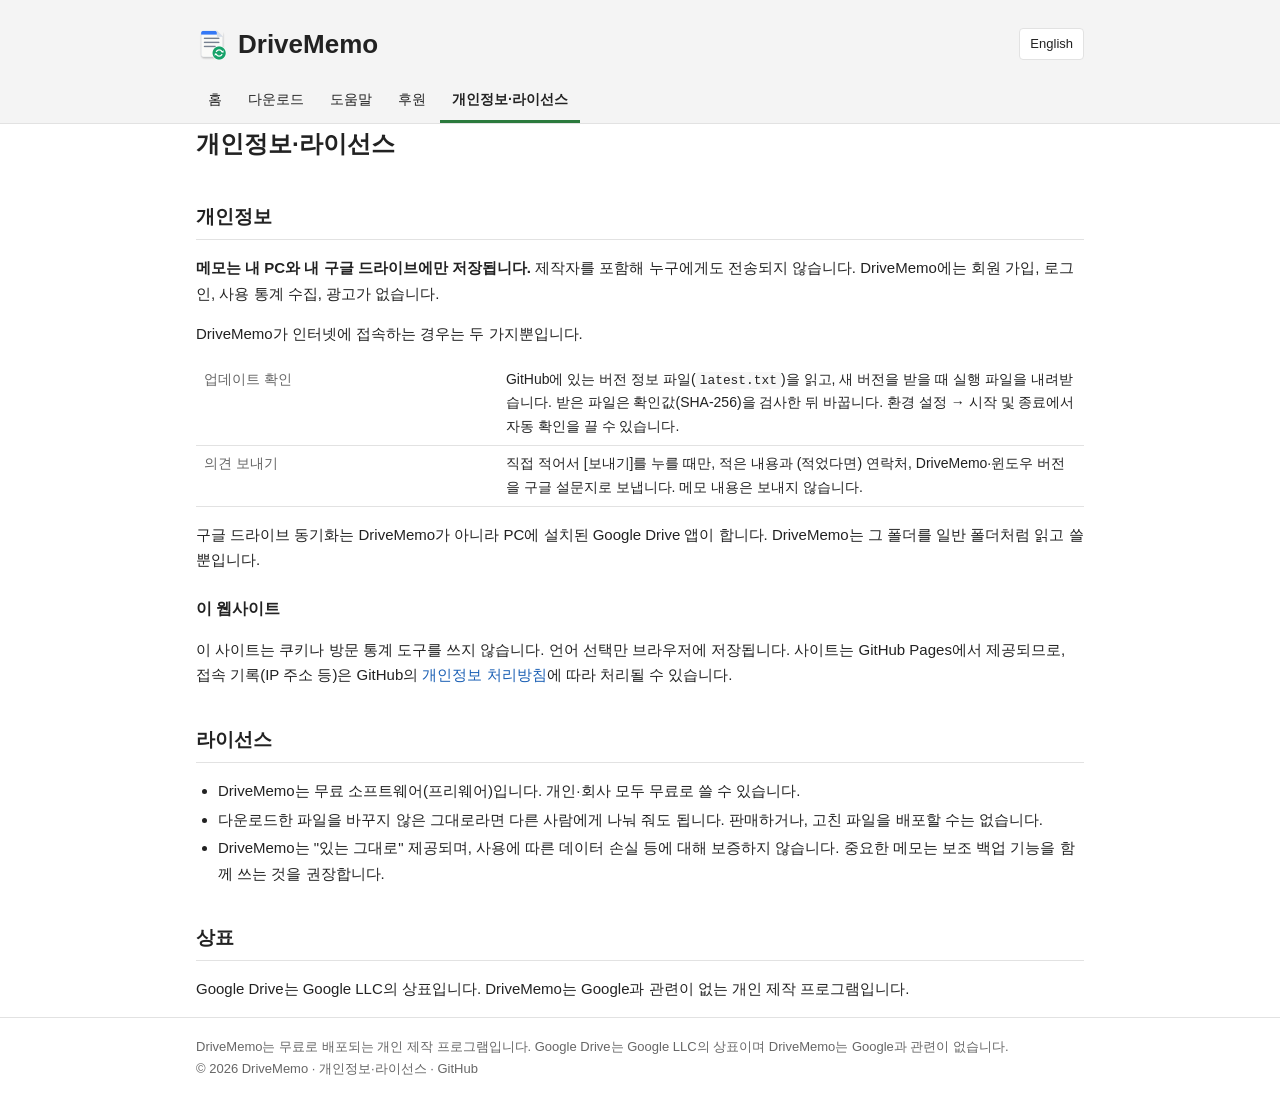
==== about.html @ 4dc6e2eb "DriveMemo 홈페이지 첫 판: 홈·다운로드·도움말·후원·개인정보 (한국어 기본, 영어 전환) Co-Authored-By: Claude Opus 5.5 <noreply@anth" ====
<!DOCTYPE html>
<html lang="ko" data-title-ko="개인정보·라이선스 - DriveMemo" data-title-en="Privacy & License - DriveMemo">
<head>
<meta charset="utf-8">
<meta name="viewport" content="width=device-width, initial-scale=1">
<title>개인정보·라이선스 - DriveMemo</title>
<link rel="icon" href="favicon.ico">
<link rel="stylesheet" href="style.css">
<script src="site.js"></script>
</head>
<body>
<header><script>DM.header('about.html')</script></header>

<main class="wrap">
  <h1><span class="ko">개인정보·라이선스</span><span class="en">Privacy &amp; License</span></h1>

  <!-- 한국어 -->
  <div class="ko">
    <h2>개인정보</h2>
    <p><b>메모는 내 PC와 내 구글 드라이브에만 저장됩니다.</b> 제작자를 포함해 누구에게도 전송되지 않습니다.
      DriveMemo에는 회원 가입, 로그인, 사용 통계 수집, 광고가 없습니다.</p>
    <p>DriveMemo가 인터넷에 접속하는 경우는 두 가지뿐입니다.</p>
    <table>
      <tr><th>업데이트 확인</th><td>GitHub에 있는 버전 정보 파일(<code>latest.txt</code>)을 읽고, 새 버전을 받을 때 실행 파일을 내려받습니다. 받은 파일은 확인값(SHA-256)을 검사한 뒤 바꿉니다. 환경 설정 → 시작 및 종료에서 자동 확인을 끌 수 있습니다.</td></tr>
      <tr><th>의견 보내기</th><td>직접 적어서 [보내기]를 누를 때만, 적은 내용과 (적었다면) 연락처, DriveMemo·윈도우 버전을 구글 설문지로 보냅니다. 메모 내용은 보내지 않습니다.</td></tr>
    </table>
    <p>구글 드라이브 동기화는 DriveMemo가 아니라 PC에 설치된 Google Drive 앱이 합니다. DriveMemo는 그 폴더를 일반 폴더처럼 읽고 쓸 뿐입니다.</p>

    <h3>이 웹사이트</h3>
    <p>이 사이트는 쿠키나 방문 통계 도구를 쓰지 않습니다. 언어 선택만 브라우저에 저장됩니다.
      사이트는 GitHub Pages에서 제공되므로, 접속 기록(IP 주소 등)은 GitHub의 <a href="https://docs.github.com/ko/site-policy/privacy-policies/github-general-privacy-statement">개인정보 처리방침</a>에 따라 처리될 수 있습니다.</p>

    <h2>라이선스</h2>
    <ul>
      <li>DriveMemo는 무료 소프트웨어(프리웨어)입니다. 개인·회사 모두 무료로 쓸 수 있습니다.</li>
      <li>다운로드한 파일을 바꾸지 않은 그대로라면 다른 사람에게 나눠 줘도 됩니다. 판매하거나, 고친 파일을 배포할 수는 없습니다.</li>
      <li>DriveMemo는 "있는 그대로" 제공되며, 사용에 따른 데이터 손실 등에 대해 보증하지 않습니다. 중요한 메모는 보조 백업 기능을 함께 쓰는 것을 권장합니다.</li>
    </ul>

    <h2>상표</h2>
    <p>Google Drive는 Google LLC의 상표입니다. DriveMemo는 Google과 관련이 없는 개인 제작 프로그램입니다.</p>
  </div>

  <!-- English -->
  <div class="en">
    <h2>Privacy</h2>
    <p><b>Your notes are stored only on your PC and in your own Google Drive.</b> They are never sent to anyone, including the developer.
      DriveMemo has no accounts, no sign-in, no usage tracking and no ads.</p>
    <p>DriveMemo connects to the internet in only two cases:</p>
    <table>
      <tr><th>Update check</th><td>Reads a version file (<code>latest.txt</code>) on GitHub, and downloads the new executable when you update. The download is verified with SHA-256 before it replaces the old one. Automatic checks can be turned off in settings.</td></tr>
      <tr><th>Feedback</th><td>Only when you write a message and click send: your message, contact info (if given) and the DriveMemo/Windows version are sent via Google Forms. Note contents are never sent.</td></tr>
    </table>
    <p>Syncing is done by the Google Drive desktop app, not by DriveMemo. DriveMemo simply reads and writes files in that folder.</p>

    <h3>This website</h3>
    <p>This site uses no cookies or analytics. Only your language choice is stored in your browser.
      The site is hosted on GitHub Pages, so access logs (such as IP addresses) may be processed under GitHub's <a href="https://docs.github.com/en/site-policy/privacy-policies/github-general-privacy-statement">privacy statement</a>.</p>

    <h2>License</h2>
    <ul>
      <li>DriveMemo is freeware, free for personal and business use.</li>
      <li>You may share the downloaded files with others as long as they are unmodified. You may not sell them or distribute modified copies.</li>
      <li>DriveMemo is provided "as is", without warranty of any kind, including against data loss. Using the secondary backup feature for important notes is recommended.</li>
    </ul>

    <h2>Trademarks</h2>
    <p>Google Drive is a trademark of Google LLC. DriveMemo is an independent program not affiliated with Google.</p>
  </div>
</main>

<footer><script>DM.footer()</script></footer>
</body>
</html>
---- style.css ----
:root {
  --bg: #ffffff;
  --text: #222222;
  --muted: #666666;
  --line: #e2e2e2;
  --head: #f4f4f4;
  --link: #1a5fb4;
  --accent: #2b7a3d;
  --accent-text: #ffffff;
  --box: #f7f7f7;
  --note: #fff8e1;
  --note-line: #f0d98c;
}
@media (prefers-color-scheme: dark) {
  :root {
    --bg: #1c1c1c;
    --text: #e4e4e4;
    --muted: #a0a0a0;
    --line: #363636;
    --head: #252525;
    --link: #7fb2f0;
    --accent: #3f9a55;
    --accent-text: #ffffff;
    --box: #262626;
    --note: #2c2819;
    --note-line: #5a4d20;
  }
}

* { box-sizing: border-box; }
html { -webkit-text-size-adjust: 100%; }
body {
  margin: 0;
  background: var(--bg);
  color: var(--text);
  font: 15px/1.7 "Malgun Gothic", "맑은 고딕", "Apple SD Gothic Neo", "Segoe UI", sans-serif;
}
a { color: var(--link); text-decoration: none; }
a:hover { text-decoration: underline; }
img { max-width: 100%; height: auto; }
code { font-family: Consolas, monospace; font-size: 0.92em; background: var(--box); padding: 1px 4px; border-radius: 3px; }

/* 언어 전환: html에 en 클래스가 있으면 영어, 없으면 한국어 */
html.en .ko { display: none !important; }
html:not(.en) .en { display: none !important; }

.wrap { max-width: 920px; margin: 0 auto; padding: 0 16px; }

/* 머리 */
header { background: var(--head); border-bottom: 1px solid var(--line); }
.top { display: flex; align-items: center; justify-content: space-between; padding-top: 22px; }
.logo { display: flex; align-items: center; gap: 10px; color: var(--text); font-size: 26px; font-weight: bold; }
.logo:hover { text-decoration: none; }
.logo img { width: 32px; height: 32px; }
.lang {
  font: inherit; font-size: 13px; color: var(--text); background: var(--bg);
  border: 1px solid var(--line); border-radius: 4px; padding: 4px 10px; cursor: pointer;
}
.lang:hover { border-color: var(--muted); }
nav { display: flex; flex-wrap: wrap; gap: 0 2px; margin-top: 14px; }
nav a { color: var(--text); padding: 8px 12px; border-bottom: 3px solid transparent; font-size: 14px; }
nav a:hover { text-decoration: none; border-bottom-color: var(--line); }
nav a.on { border-bottom-color: var(--accent); font-weight: bold; }

/* 본문 */
main { padding: 28px 16px 40px; }
h1 { font-size: 24px; margin: 0 0 4px; }
h2 { font-size: 19px; margin: 36px 0 10px; padding-bottom: 6px; border-bottom: 1px solid var(--line); }
h3 { font-size: 16px; margin: 22px 0 6px; }
.sub { color: var(--muted); margin: 0 0 20px; }
ul, ol { padding-left: 22px; }
li { margin: 3px 0; }

.intro { display: grid; grid-template-columns: 1fr 260px; gap: 24px; align-items: start; }
.intro img { border: 1px solid var(--line); display: block; }
.intro ul { margin: 0; }
@media (max-width: 720px) { .intro { grid-template-columns: 1fr; } }

.dl { display: flex; flex-wrap: wrap; gap: 10px; margin: 12px 0; }
.btn {
  display: inline-block; min-width: 220px; text-align: center; padding: 11px 18px;
  background: var(--box); color: var(--text); border: 1px solid var(--line); border-radius: 4px;
}
.btn:hover { text-decoration: none; border-color: var(--muted); }
.btn.main { background: var(--accent); color: var(--accent-text); border-color: var(--accent); font-weight: bold; }
.btn.off { color: var(--muted); cursor: default; }
.btn small { display: block; font-weight: normal; font-size: 12px; opacity: 0.85; }
@media (max-width: 520px) { .btn { width: 100%; } }

.note { background: var(--note); border: 1px solid var(--note-line); border-radius: 4px; padding: 10px 14px; margin: 14px 0; }
.box { background: var(--box); border: 1px solid var(--line); border-radius: 4px; padding: 10px 14px; margin: 14px 0; }

table { border-collapse: collapse; width: 100%; font-size: 14px; }
th, td { text-align: left; border-bottom: 1px solid var(--line); padding: 6px 8px; vertical-align: top; }
th { width: 34%; font-weight: normal; color: var(--muted); }
.hash { font-family: Consolas, monospace; font-size: 12px; word-break: break-all; }

.faq h3 { margin-top: 26px; }
.faq p { margin: 4px 0 0; }

.log h3 { margin-top: 20px; }
.log ul { margin: 4px 0; }

footer { border-top: 1px solid var(--line); color: var(--muted); font-size: 13px; padding: 18px 0 30px; }
footer a { color: var(--muted); }
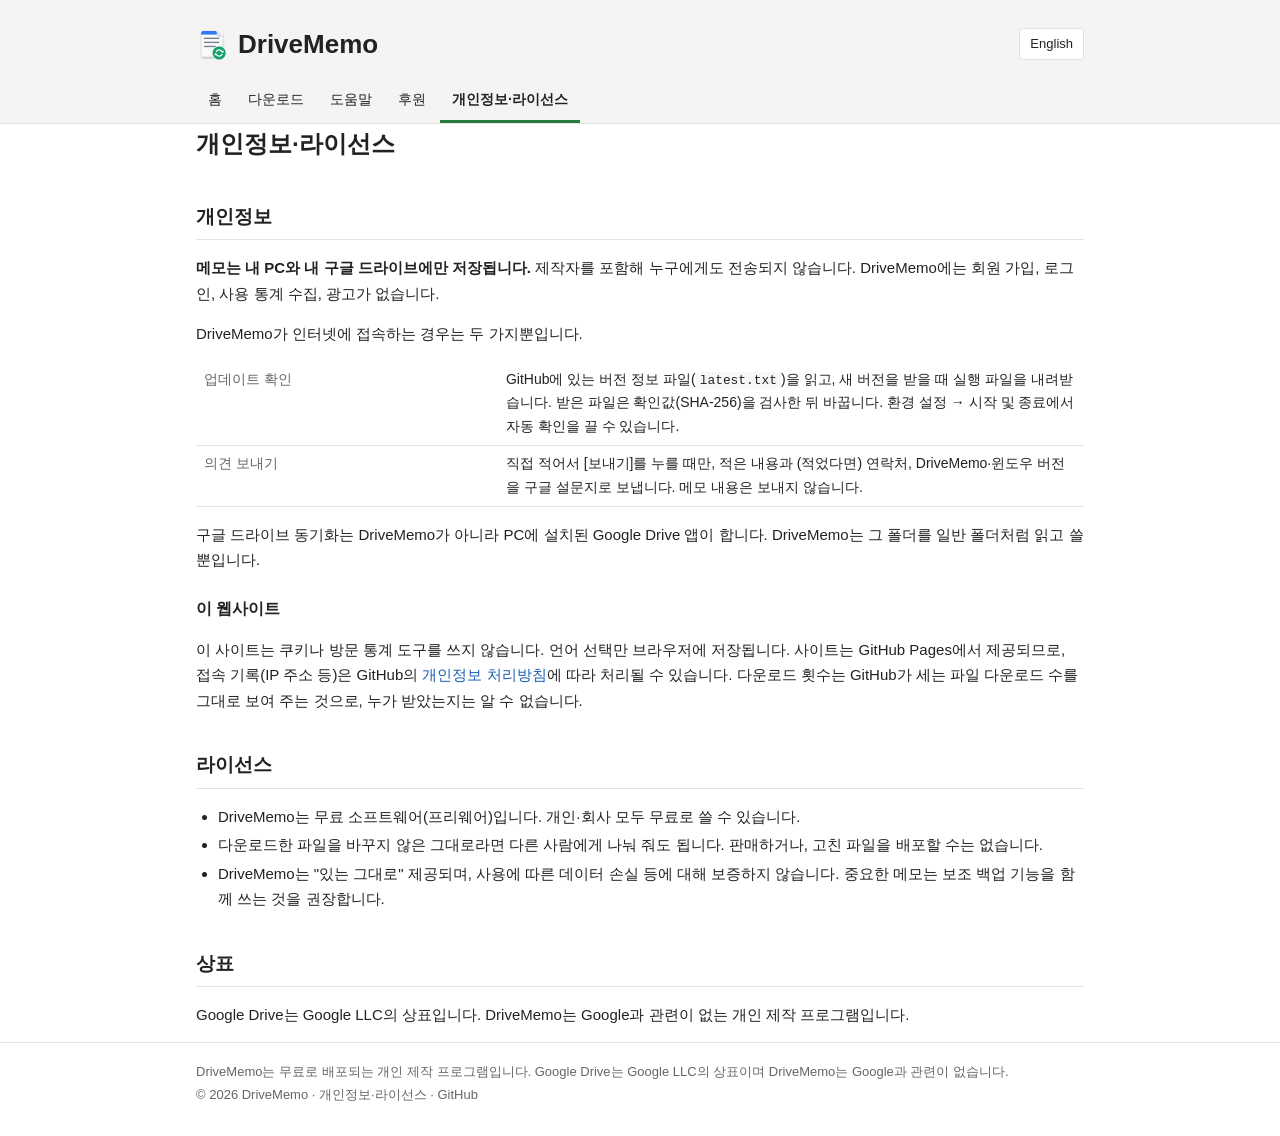
==== commit 68e61a9c: "다운로드 횟수 표시: 버튼을 GitHub Releases 파일로, 모든 릴리스 다운로드 수 합계 (?me=1 기기는 세지 않음) Co-Authored-By: Claude Opus " ====
--- a/about.html
+++ b/about.html
@@ -28,7 +28,8 @@
 
     <h3>이 웹사이트</h3>
     <p>이 사이트는 쿠키나 방문 통계 도구를 쓰지 않습니다. 언어 선택만 브라우저에 저장됩니다.
-      사이트는 GitHub Pages에서 제공되므로, 접속 기록(IP 주소 등)은 GitHub의 <a href="https://docs.github.com/ko/site-policy/privacy-policies/github-general-privacy-statement">개인정보 처리방침</a>에 따라 처리될 수 있습니다.</p>
+      사이트는 GitHub Pages에서 제공되므로, 접속 기록(IP 주소 등)은 GitHub의 <a href="https://docs.github.com/ko/site-policy/privacy-policies/github-general-privacy-statement">개인정보 처리방침</a>에 따라 처리될 수 있습니다.
+      다운로드 횟수는 GitHub가 세는 파일 다운로드 수를 그대로 보여 주는 것으로, 누가 받았는지는 알 수 없습니다.</p>
 
     <h2>라이선스</h2>
     <ul>
@@ -55,7 +56,8 @@
 
     <h3>This website</h3>
     <p>This site uses no cookies or analytics. Only your language choice is stored in your browser.
-      The site is hosted on GitHub Pages, so access logs (such as IP addresses) may be processed under GitHub's <a href="https://docs.github.com/en/site-policy/privacy-policies/github-general-privacy-statement">privacy statement</a>.</p>
+      The site is hosted on GitHub Pages, so access logs (such as IP addresses) may be processed under GitHub's <a href="https://docs.github.com/en/site-policy/privacy-policies/github-general-privacy-statement">privacy statement</a>.
+      The download count is simply the file download total reported by GitHub; it does not identify who downloaded.</p>
 
     <h2>License</h2>
     <ul>
--- a/style.css
+++ b/style.css
@@ -87,6 +87,15 @@
 .btn small { display: block; font-weight: normal; font-size: 12px; opacity: 0.85; }
 @media (max-width: 520px) { .btn { width: 100%; } }
 
+/* 카카오페이 송금 링크는 PC 브라우저에서 404 → PC(마우스)에서는 버튼 대신 QR */
+.pay-qr { display: none; align-items: center; gap: 16px; }
+.pay-qr img { width: 150px; height: 150px; border: 1px solid var(--line); border-radius: 4px; }
+.pay-qr p { margin: 0; }
+@media (hover: hover) and (pointer: fine) {
+  .pay-link { display: none; }
+  .pay-qr { display: flex; }
+}
+
 .note { background: var(--note); border: 1px solid var(--note-line); border-radius: 4px; padding: 10px 14px; margin: 14px 0; }
 .box { background: var(--box); border: 1px solid var(--line); border-radius: 4px; padding: 10px 14px; margin: 14px 0; }
 
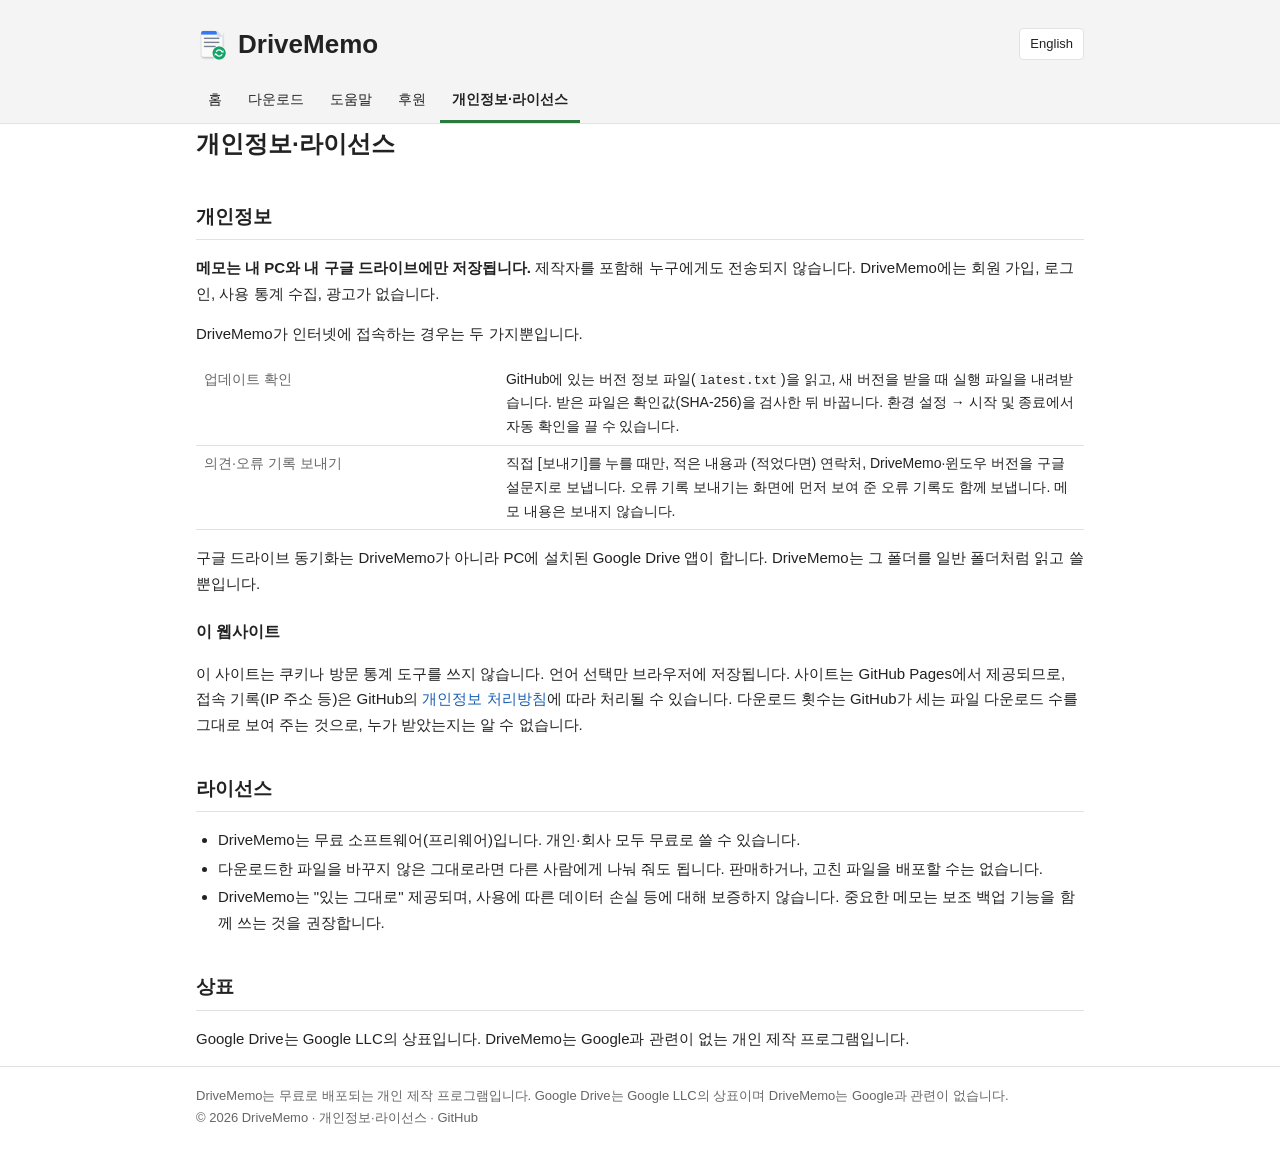
==== commit ec133599: "오류 기록 보내기 안내 (0.14.1): 네트워크 접속 표, 오류 창 도움말 Co-Authored-By: Claude Opus 5.5 <noreply@anthropic.com>" ====
--- a/about.html
+++ b/about.html
@@ -22,7 +22,7 @@
     <p>DriveMemo가 인터넷에 접속하는 경우는 두 가지뿐입니다.</p>
     <table>
       <tr><th>업데이트 확인</th><td>GitHub에 있는 버전 정보 파일(<code>latest.txt</code>)을 읽고, 새 버전을 받을 때 실행 파일을 내려받습니다. 받은 파일은 확인값(SHA-256)을 검사한 뒤 바꿉니다. 환경 설정 → 시작 및 종료에서 자동 확인을 끌 수 있습니다.</td></tr>
-      <tr><th>의견 보내기</th><td>직접 적어서 [보내기]를 누를 때만, 적은 내용과 (적었다면) 연락처, DriveMemo·윈도우 버전을 구글 설문지로 보냅니다. 메모 내용은 보내지 않습니다.</td></tr>
+      <tr><th>의견·오류 기록 보내기</th><td>직접 [보내기]를 누를 때만, 적은 내용과 (적었다면) 연락처, DriveMemo·윈도우 버전을 구글 설문지로 보냅니다. 오류 기록 보내기는 화면에 먼저 보여 준 오류 기록도 함께 보냅니다. 메모 내용은 보내지 않습니다.</td></tr>
     </table>
     <p>구글 드라이브 동기화는 DriveMemo가 아니라 PC에 설치된 Google Drive 앱이 합니다. DriveMemo는 그 폴더를 일반 폴더처럼 읽고 쓸 뿐입니다.</p>
 
@@ -50,7 +50,7 @@
     <p>DriveMemo connects to the internet in only two cases:</p>
     <table>
       <tr><th>Update check</th><td>Reads a version file (<code>latest.txt</code>) on GitHub, and downloads the new executable when you update. The download is verified with SHA-256 before it replaces the old one. Automatic checks can be turned off in settings.</td></tr>
-      <tr><th>Feedback</th><td>Only when you write a message and click send: your message, contact info (if given) and the DriveMemo/Windows version are sent via Google Forms. Note contents are never sent.</td></tr>
+      <tr><th>Feedback &amp; error reports</th><td>Only when you click send: your message, contact info (if given) and the DriveMemo/Windows version are sent via Google Forms. Error reports also include the error log shown to you first. Note contents are never sent.</td></tr>
     </table>
     <p>Syncing is done by the Google Drive desktop app, not by DriveMemo. DriveMemo simply reads and writes files in that folder.</p>
 
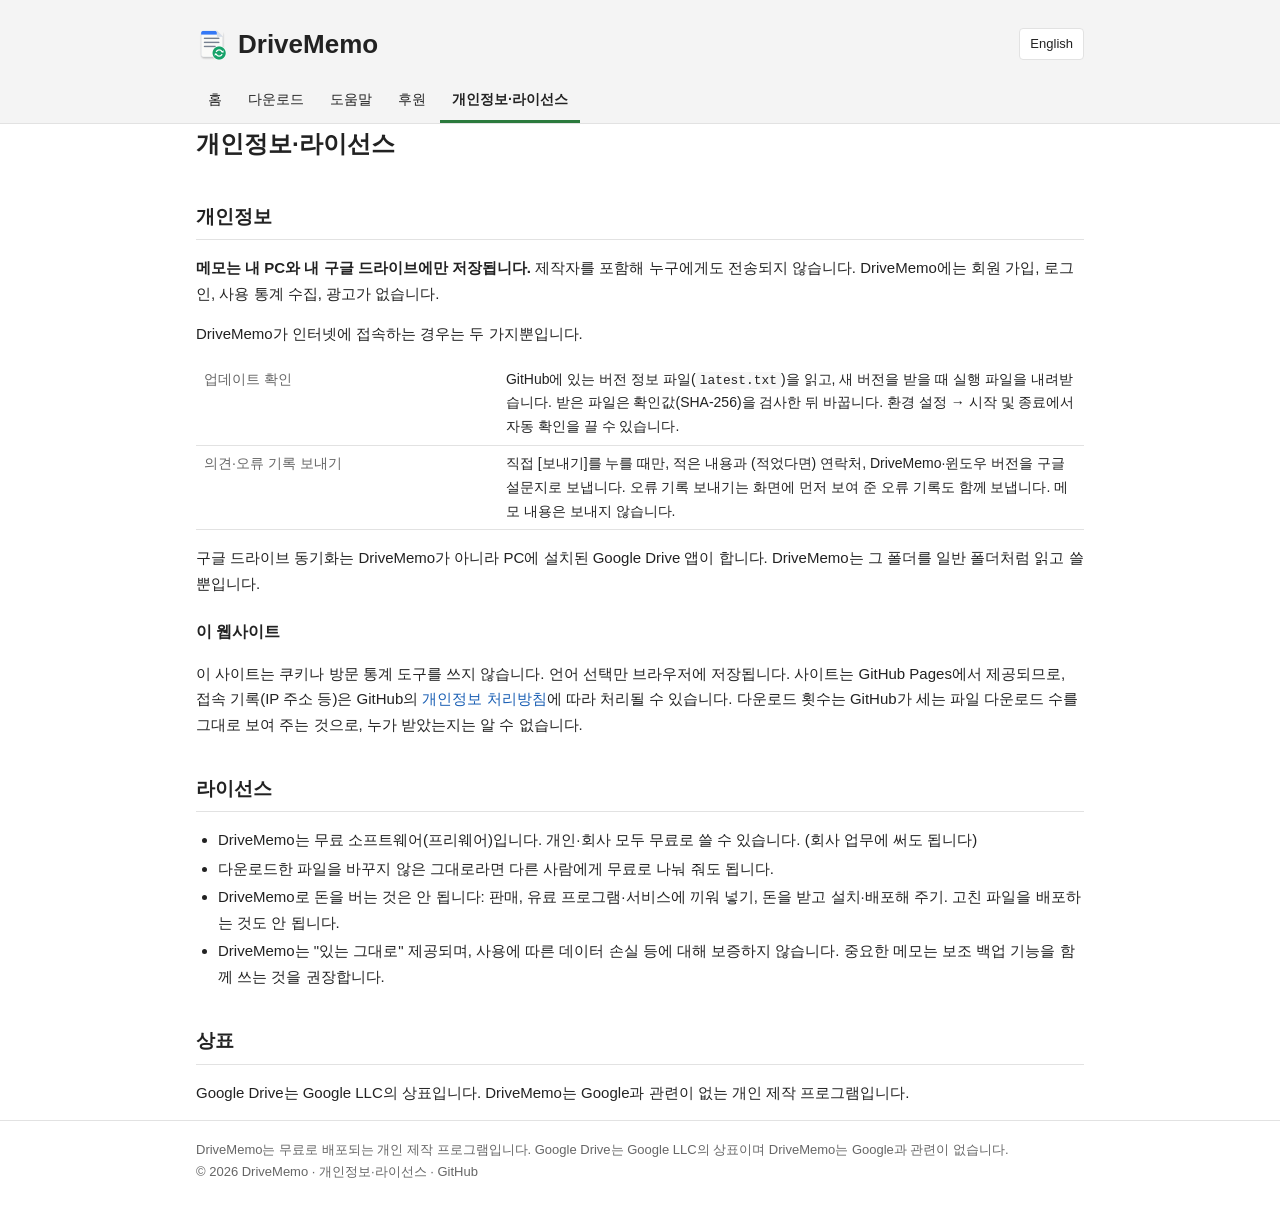
==== commit 004cd386: "라이선스: 회사 업무 사용은 무료, DriveMemo로 돈 버는 것(판매·유료 번들·돈 받고 배포) 금지를 분명히 Co-Authored-By: Claude Opus 5.5 <nor" ====
--- a/about.html
+++ b/about.html
@@ -33,8 +33,9 @@
 
     <h2>라이선스</h2>
     <ul>
-      <li>DriveMemo는 무료 소프트웨어(프리웨어)입니다. 개인·회사 모두 무료로 쓸 수 있습니다.</li>
-      <li>다운로드한 파일을 바꾸지 않은 그대로라면 다른 사람에게 나눠 줘도 됩니다. 판매하거나, 고친 파일을 배포할 수는 없습니다.</li>
+      <li>DriveMemo는 무료 소프트웨어(프리웨어)입니다. 개인·회사 모두 무료로 쓸 수 있습니다. (회사 업무에 써도 됩니다)</li>
+      <li>다운로드한 파일을 바꾸지 않은 그대로라면 다른 사람에게 무료로 나눠 줘도 됩니다.</li>
+      <li>DriveMemo로 돈을 버는 것은 안 됩니다: 판매, 유료 프로그램·서비스에 끼워 넣기, 돈을 받고 설치·배포해 주기. 고친 파일을 배포하는 것도 안 됩니다.</li>
       <li>DriveMemo는 "있는 그대로" 제공되며, 사용에 따른 데이터 손실 등에 대해 보증하지 않습니다. 중요한 메모는 보조 백업 기능을 함께 쓰는 것을 권장합니다.</li>
     </ul>
 
@@ -61,8 +62,9 @@
 
     <h2>License</h2>
     <ul>
-      <li>DriveMemo is freeware, free for personal and business use.</li>
-      <li>You may share the downloaded files with others as long as they are unmodified. You may not sell them or distribute modified copies.</li>
+      <li>DriveMemo is freeware, free for personal and business use (including use at work).</li>
+      <li>You may share the downloaded files with others free of charge, as long as they are unmodified.</li>
+      <li>You may not make money from DriveMemo itself: no selling it, bundling it with paid software or services, or charging to install or distribute it. Distributing modified copies is not allowed either.</li>
       <li>DriveMemo is provided "as is", without warranty of any kind, including against data loss. Using the secondary backup feature for important notes is recommended.</li>
     </ul>
 
--- a/style.css
+++ b/style.css
@@ -72,7 +72,8 @@
 li { margin: 3px 0; }
 
 .intro { display: grid; grid-template-columns: 1fr 260px; gap: 24px; align-items: start; }
-.intro img { border: 1px solid var(--line); display: block; }
+.intro img, .intro video { border: 1px solid var(--line); display: block; }
+.intro video { width: 100%; height: auto; }
 .intro ul { margin: 0; }
 @media (max-width: 720px) { .intro { grid-template-columns: 1fr; } }
 
